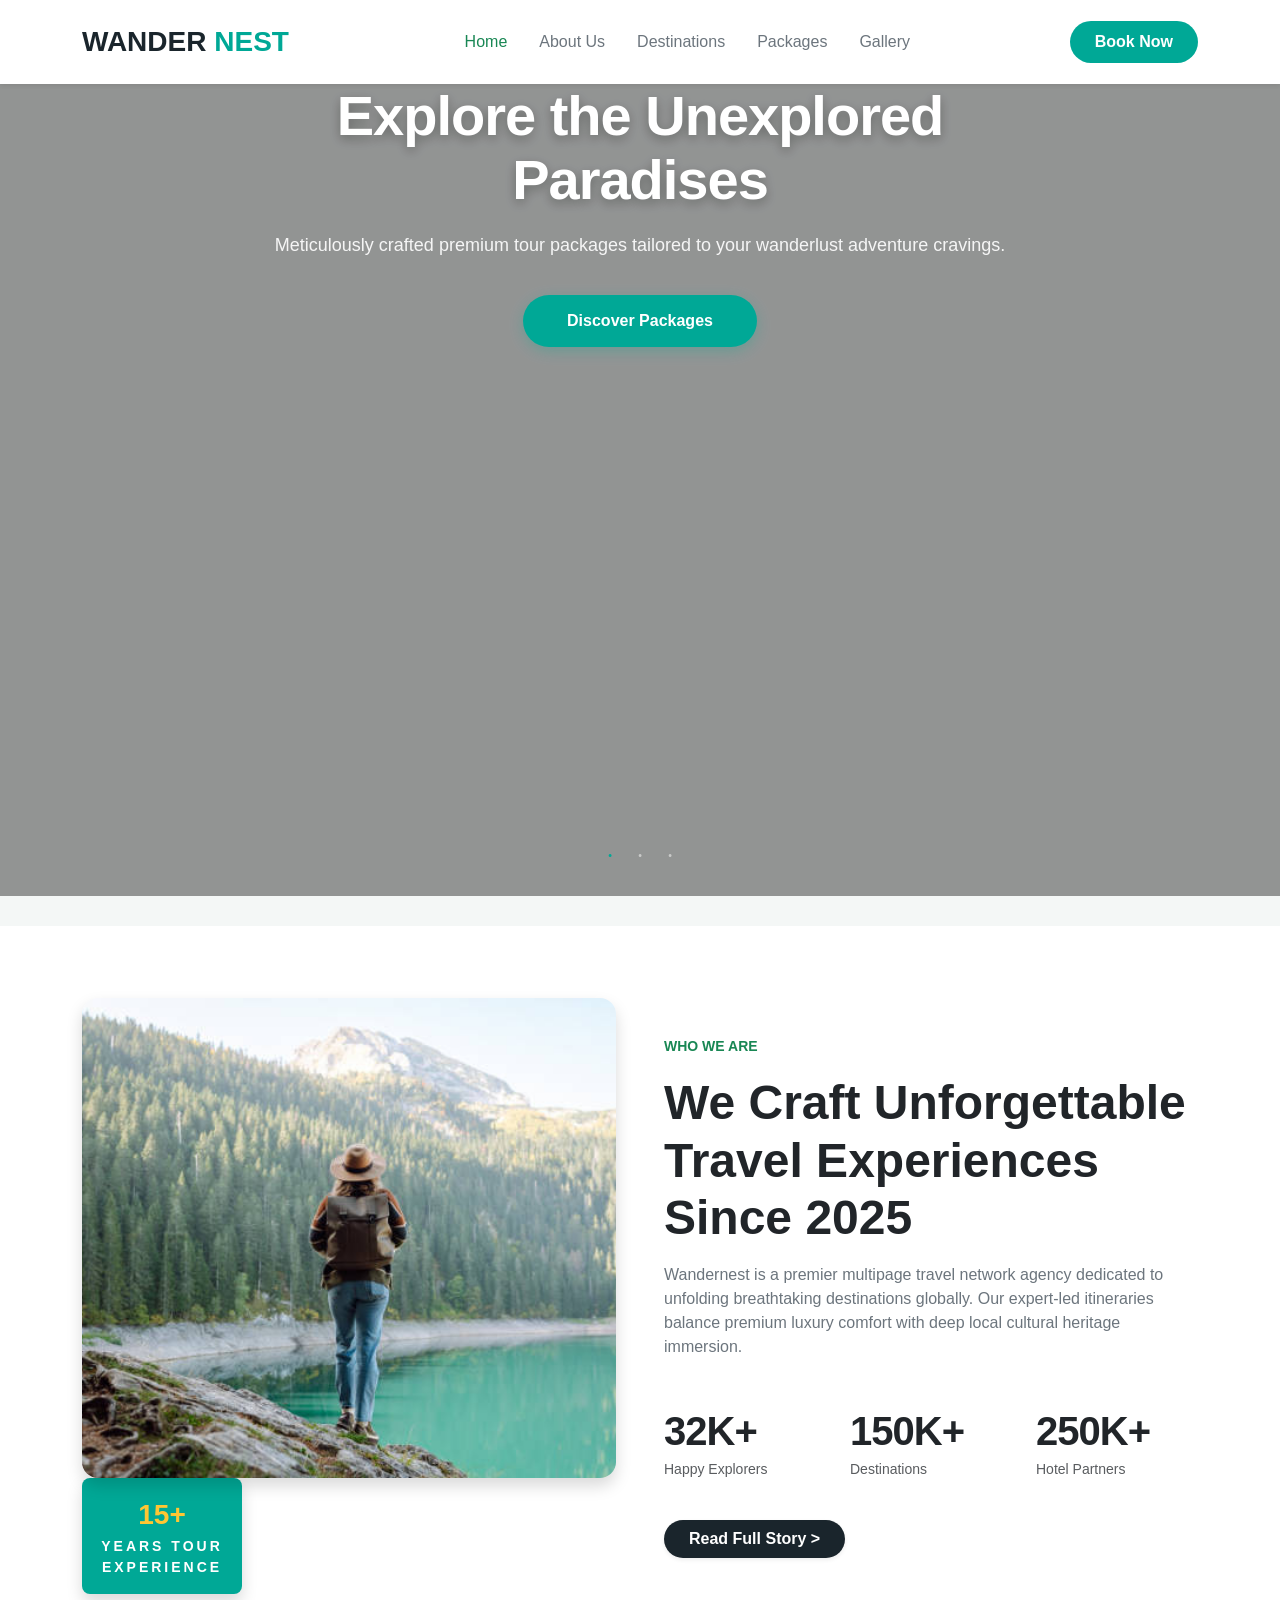
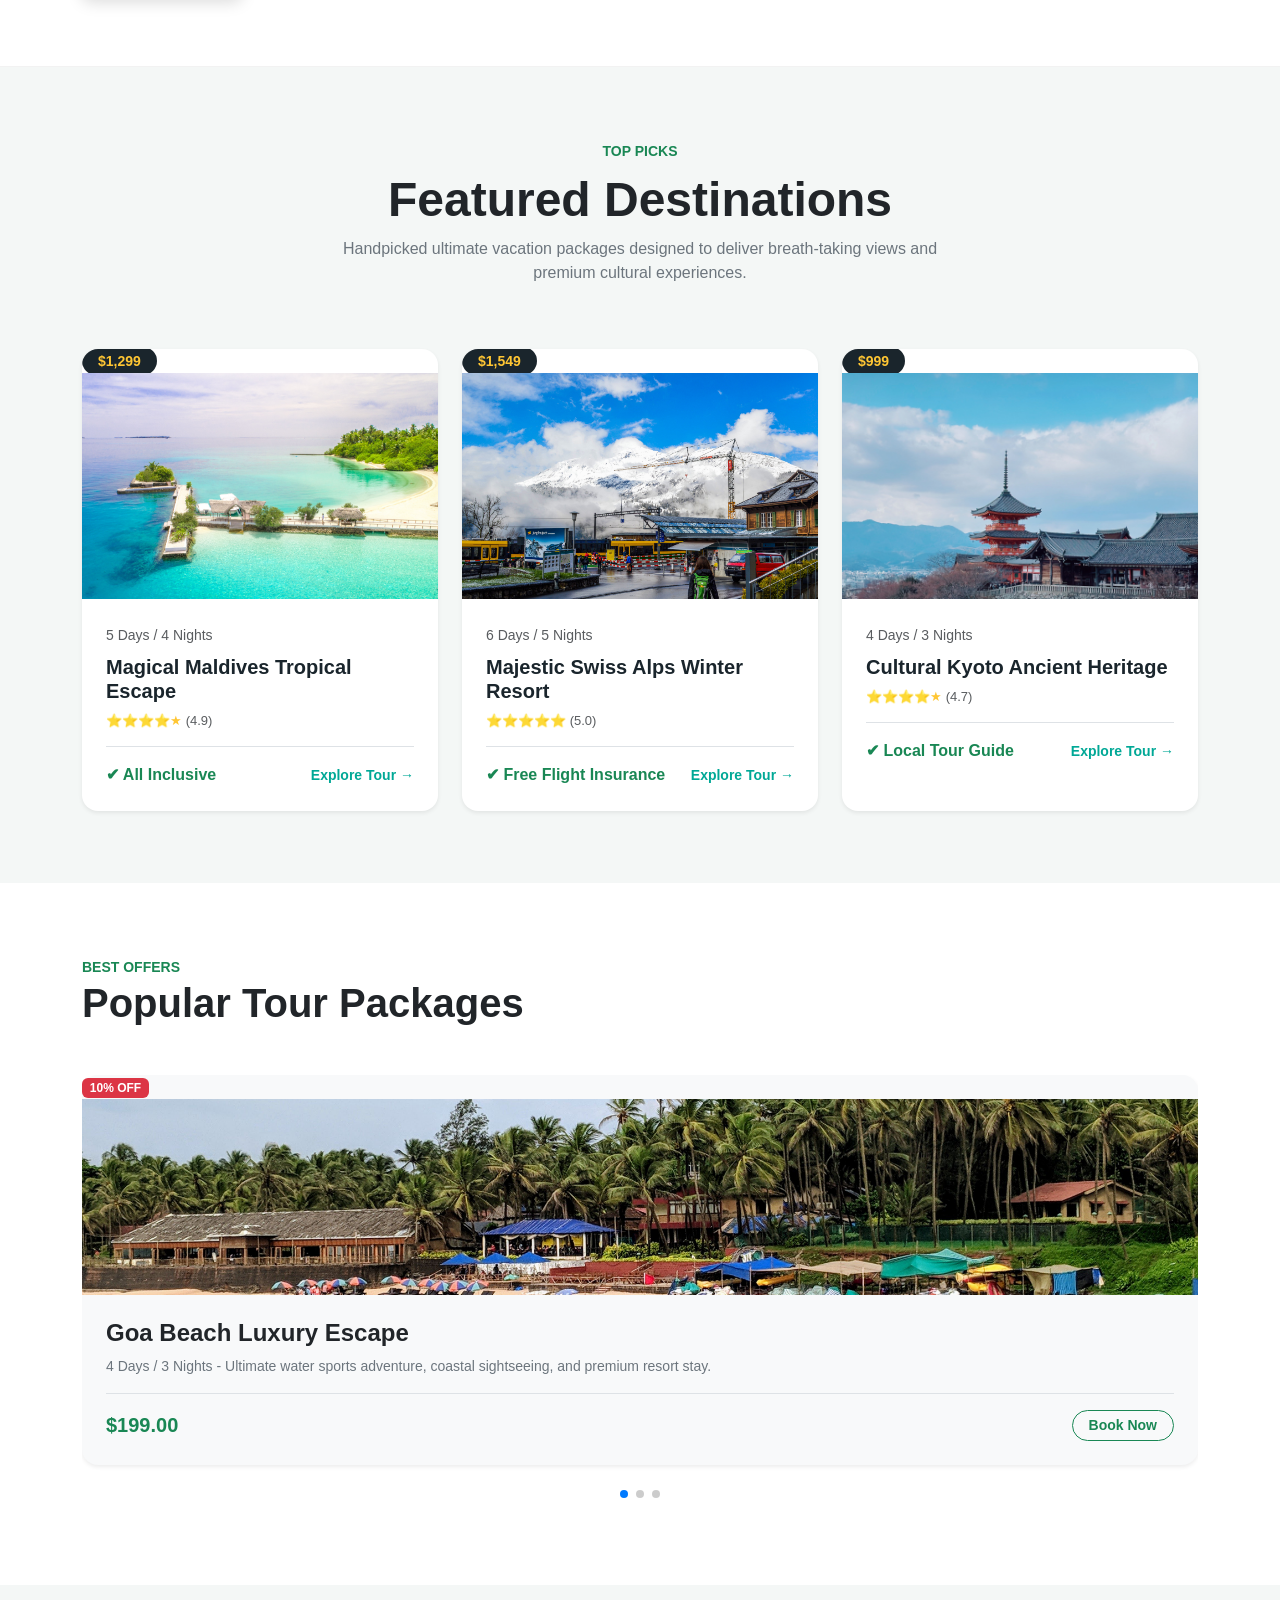
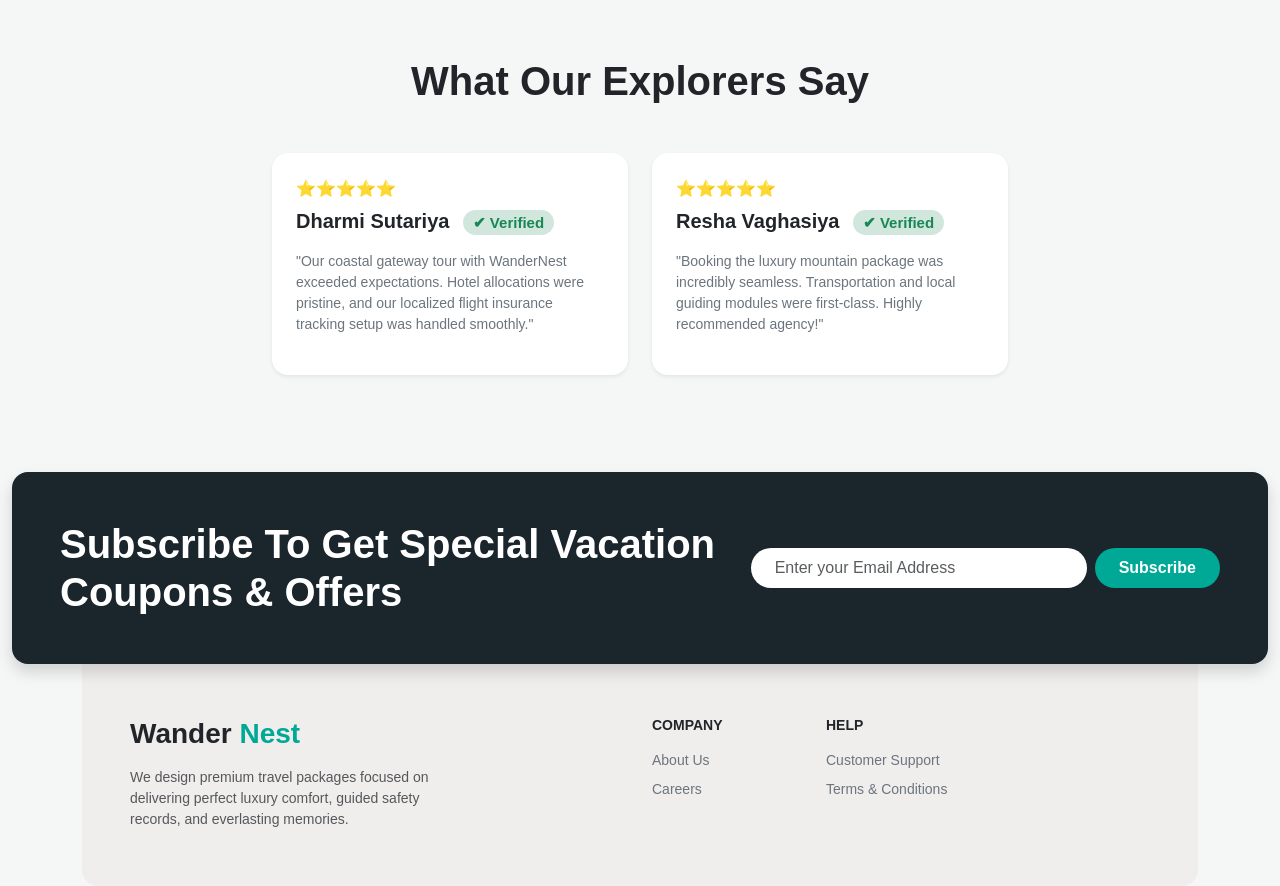
==== index.html @ 1bc664dd "feat: complete premium home page infrastructure with slick and swiper engines" ====
<!DOCTYPE html>
<html lang="en">
<head>
    <meta charset="UTF-8">
    <meta name="viewport" content="width=device-width, initial-scale=1.0">
    <title>WonderNest - Multipage Travel Agency</title>

    <!-- 1. Bootstrap Link -->
    <link rel="stylesheet" href="assets/plugins/bootstrap/bootstrap.min.css">

    <link rel="stylesheet" href="assets/plugins/Slick/slick.css">
    <link rel="stylesheet" href="assets/plugins/Slick/slick-theme.css">
    <link rel="stylesheet" href="assets/plugins/swiper/swiper-bunder.min.css">

    <!-- 2. Animation Module -->
    <link
        rel="stylesheet"
        href="https://cdnjs.cloudflare.com/ajax/libs/animate.css/4.1.1/animate.min.css"
    />
    <link rel="stylesheet" href="./assets/css/style.css">
</head>
<body>
    <!-- Header -->
    <header class="sticky-top shadow-sm bg-white">
        <nav class="navbar navbar-expand-lg navbar-light py-3">
            <div class="container">
                <a class="navbar-brand fw-bold fs-3 text-uppercase" href="index.html" style="color: var(--dark-slate-grey);">
                    Wander <span style="color: var(--primary-travel-teal);">Nest</span>
                </a>

                <!-- Fluid Harmburger Reponsive Toggle Mechinism Trigger Button -->
                <button class="navbar-toggler border-0" type="button" data-bs-toggler="collapse" 
                    data-bs-target="#wandernest_global_nav" aria-controls="wandernest_global_nav"
                    aria-expanded="false" aria-label="Toggle navigation">
                    <span class="navbar-toggler-icon"></span>
                </button>

                <!-- Menu Directory FLex columns wrapper Links grid -->
                <div class="collapse navbar-collapse" id="wandernest_global_nav">
                    <ul class="navbar-nav mx-auto mb-2 mb-lg-0 gap-3 fw-medium">
                        <li class="nav-item">
                            <a class="nav-link active px-2 text-success" href="index.html">Home</a>
                        </li>
                        <li class="nav-item">
                            <a class="nav-link px-2 text-secondary" href="about.html">About Us</a>
                        </li>
                        <li class="nav-item">
                            <a class="nav-link px-2 text-secondary" href="destinations.html">Destinations</a>
                        </li>
                        <li class="nav-item">
                            <a class="nav-link px-2 text-secondary" href="packages.html">Packages</a>
                        </li>
                        <li class="nav-item">
                            <a class="nav-link px-2 text-secondary" href="gallery.html">Gallery</a>
                        </li>
                    </ul>

                    <!-- Booking Triggler Control Module -->
                    <div class="d-flex">
                        <a href="contact.html" class="btn px-4 py-2 rounded-pill fw-semibold text-white" 
                        style="background-color: var(--primary-travel-teal); transition: var(--transition-smooth);">
                            Book Now
                        </a>
                    </div>
                </div>
            </div>
        </nav>
    </header>

    <main>
        <section class="hero_slider_wrapper">
            <div class="main_slick_slider">
                <!-- Slide 1: Tropical Maldives Destination -->
                <div class="single_slide" style="background-image: linear-gradient(rgba(0, 0, 0, 0.4), rgba(0, 0, 0, 0.4)), 
                    url('https://images.unsplash.com/photo-1467377791767-c929b5dc9a23?w=600&auto=format&fit=crop&q=60&ixlib=rb-4.1.0&ixid=NHwxMjA3fDA%3D');">
                    <div class="slide_content container text-center text-white">
                        <!-- WOW.js animation triggers automatically on Slider view -->
                        <h1 class="slider_title wow animate_animated animate_rollIn" data-wow-duration="1s">Explore the Unexplored Paradises</h1>
                        <p class="slider_text wow animate_animated animate_rollOut" data-wow-delay="0.3s">
                            Meticulously crafted premium tour packages tailored to your wanderlust adventure cravings.
                        </p>
                        <a href="packages.html" class="slide_btn wow animate_animated animate_zoomIn" data-wow-delay="0.6s">Discover Packages</a>
                    </div>
                </div>

                <!-- Slide 2: Swiss Alps Winter Destination -->
                <div class="single_slide" style="background-image: linear-gradient(rgba(0, 0, 0, 0.4), rgba(0, 0, 0, 0.4)), 
                    url('https://images.unsplash.com/photo-1781458548601-205e940af48e?w=600&auto=format&fit=crop&q=60&ixlib=rb-4.1.0&ixid=NHwxMjA3fDA%3D');">
                    <div class="slide_content container text-center text-white">
                        <!-- WOW.js animation triggers automatically on Slider view -->
                        <h1 class="slider_title wow animate_animated animate_rollIn" data-wow-duration="1s">Find Your Perfect Winter Escape</h1>
                        <p class="slider_text wow animate_animated animate_rollOut" data-wow-delay="0.3s">
                            Journey through crisp snowy peaks and luxury mountain resort cabins.
                        </p>
                        <a href="packages.html" class="slide_btn wow animate_animated animate_zoomIn" data-wow-delay="0.6s">Book Yout Tour</a>
                    </div>
                </div>

                <!-- Slide 3: Ancient Kyoto Cultural Tour -->
                <div class="single_slide" style="background-image: linear-gradient(rgba(0, 0, 0, 0.4), rgba(0, 0, 0, 0.4)), 
                    url('https://images.unsplash.com/photo-1669954791579-15a45890449f?w=600&auto=format&fit=crop&q=60&ixlib=rb-4.1.0&ixid=NHwxMjA3fDA%3D');">
                    <div class="slide_content container text-center text-white">
                        <!-- WOW.js animation triggers automatically on Slider view -->
                        <h1 class="slider_title wow animate_animated animate_rollIn" data-wow-duration="1s">Discover Rich Ancient Heritage</h1>
                        <p class="slider_text wow animate_animated animate_rollOut" data-wow-delay="0.3s">
                            Immerse your soul into historical shrines and beautiful cherry blossoms.
                        </p>
                        <a href="packages.html" class="slide_btn wow animate_animated animate_zoomIn" data-wow-delay="0.6s">Explore Asia</a>
                    </div>
                </div>
            </div>
        </section>

        <section class="about_preview_section py-5 bg-white">
            <div class="container py-4">
                <div class="row align-items-center g-5">
                    <!-- Left Column: Photographics wrapper -->
                    <div class="col-12 col-lg-6 wow animate_animated animate_fadeInLeft" data-wow-duration="1s">
                        <div class="about_img_wrapper position-relative">
                            <!-- Premium high-resolution graphics asset placeholder -->
                            <img src="./assets/images/travel_img/Travel1.jpg" alt="Wandernest Travel Wibe" class="img-fluid rounded-4 shadow">

                            <!-- Experience records -->
                            <div class="experience_floating_badge text-white p-3 rounded-3 text-center position-absoulte shadow">
                                <span class="fs-3 col-primary-gold fw-bold">15+</span>
                                <p class="text-uppercase small m-0 fw-semibold tracking-wider">Years Tour Experience</p>
                            </div>
                        </div>
                    </div>

                    <!-- Right Column: Bio Content Directories & Numerical Counters -->
                    <div class="col-12 col-lg-6 wow animate_animated animate_fadeInRight" data-wow-duration="1s" data-wow-delay="0.2s">
                        <span class="text-uppercase fw-bold text-success tracking-widest small_sub_badge">Who We Are</span>
                        <h2 class="display-5 fw-bold text-dark my-3">We Craft Unforgettable Travel Experiences Since 2025</h2>
                        <p class="text-secondary leading-relaxed mb-4">
                            Wandernest is a premier multipage travel network agency dedicated to unfolding breathtaking destinations globally. 
                            Our expert-led itineraries balance premium luxury comfort with deep local cultural heritage immersion.
                        </p>

                        <!-- Live Business Performance Counter sub-grid Layout tracker -->
                        <div class="row g-4 mt-2">
                            <!-- Counter Node 1: Happy Explorers Records -->
                            <div class="col-6 col-sm-4">
                                <div class="counter_item_box">
                                    <h3 class="display-6 fw-bold text-dark m-0"><span class="running_num_node">32</span>K+</h3>
                                    <p class="text-muted small fw-medium mt-1">Happy Explorers</p>
                                </div>
                            </div>

                            <!-- Counter Node 2: Destination records -->
                            <div class="col-6 col-sm-4">
                                <div class="counter_item_box">
                                    <h3 class="display-6 fw-bold text-dark m-0"><span class="running_num_node">150</span>K+</h3>
                                    <p class="text-muted small fw-medium mt-1">Destinations</p>
                                </div>
                            </div>

                            <!-- Counter Node 3: Luxury Hotel Partner -->
                            <div class="col-6 col-sm-4">
                                <div class="counter_item_box">
                                    <h3 class="display-6 fw-bold text-dark m-0"><span class="running_num_node">250</span>K+</h3>
                                    <p class="text-muted small fw-medium mt-1">Hotel Partners</p>
                                </div>
                            </div>
                        </div> 
                        
                        <!-- Actionable interface control route button linking full biography -->
                        <a href="about.html" class="btn call_to_story_btn px-4 py-2.5 rounded-pill fw-semibold mt-4 shadow-sm">
                            Read Full Story >
                        </a>
                    </div>
                </div>
            </div>
        </section>

        <!-- Destinations Cards Grid -->
        <section class="destinations_section py-5" style="background-color: var(--light-canvas-bg);">
            <div class="container py-4">
                <!-- Section typography header row -->
                <div class="row justify-content-center text-center mb-5 wow animate_animated animate_fadeInUp">
                    <div class="col-lg-7">
                        <span class="text-uppercase fw-bold text-success tracking-widest small_sub_badge">Top Picks</span>
                        <h2 class="display-5 fw-bold text-dark my-2">Featured Destinations</h2>
                        <p class="text-secondary">
                            Handpicked ultimate vacation packages designed to deliver breath-taking views and premium cultural experiences.
                        </p>
                    </div>
                </div>
                
                <!-- Bootstrap Responsive grid engine -->
                <!-- col-12 for mobile stack, col-md-6 for tablet split, col-lg-4 for Desktop line -->
                <div class="row g-4">
                    <!-- Catd 1: Magical Maldives -->
                    <div class="col-12 col-md-6 col-lg-4 wow animate_animated animate_fadeInUp" data-wow-delay="0.1s">
                        <div class="tour_card_wrapper shadow-sm bg-white h-100 border-0">
                            <div class="tour_img_shell position-relative">
                                <span class="tour_price_badge position-absoulte">$1,299</span>
                                <img src="./assets/images/destination/Maldives.jpg" alt="Maldives Vacation" class="img-fluid">
                            </div>
                            <div class="tour_body_content p-4">
                                <span class="text-muted small fw-medium">5 Days / 4 Nights</span>
                                <h3 class="tour_item_title my-2">Magical Maldives Tropical Escape</h3>
                                <div class="tour_rating mb-3">⭐⭐⭐⭐★ <span class="rating_num_text text-muted">(4.9)</span></div>
                                <div class="tour_footer_action border-top pt-3 d-flex justify-content-between align-items-center">
                                    <span class="text-success fw-semibold">✔ All Inclusive</span>
                                    <a href="destinations-detail.html" class="explore_link_btn fw-bold">Explore Tour →</a>
                                </div>
                            </div>
                        </div>
                    </div>

                    <!-- Card 2: Majestic swiss Alps -->
                    <div class="col-12 col-md-6 col-lg-4 wow animate_animated animate_fadeInUp" data-wow-delay="0.1s">
                        <div class="tour_card_wrapper shadow-sm bg-white h-100 border-0">
                            <div class="tour_img_shell position-relative">
                                <span class="tour_price_badge position-absoulte">$1,549</span>
                                <img src="./assets/images/destination/Swiss_alps.jpg" alt="Swiss Alps Vacation" class="img-fluid">
                            </div>
                            <div class="tour_body_content p-4">
                                <span class="text-muted small fw-medium">6 Days / 5 Nights</span>
                                <h3 class="tour_item_title my-2">Majestic Swiss Alps Winter Resort</h3>
                                <div class="tour_rating mb-3">⭐⭐⭐⭐⭐ <span class="rating_num_text text-muted">(5.0)</span></div>
                                <div class="tour_footer_action border-top pt-3 d-flex justify-content-between align-items-center">
                                    <span class="text-success fw-semibold">✔ Free Flight Insurance</span>
                                    <a href="destinations-detail.html" class="explore_link_btn fw-bold">Explore Tour →</a>
                                </div>
                            </div>
                        </div>
                    </div>

                    <!-- Card 3: Cultural Kyoto Journey -->
                    <div class="col-12 col-md-6 col-lg-4 wow animate_animated animate_fadeInUp" data-wow-delay="0.1s">
                        <div class="tour_card_wrapper shadow-sm bg-white h-100 border-0">
                            <div class="tour_img_shell position-relative">
                                <span class="tour_price_badge position-absoulte">$999</span>
                                <img src="./assets/images/destination/kyoto.jpg" alt="Kyoto Vacation" class="img-fluid">
                            </div>
                            <div class="tour_body_content p-4">
                                <span class="text-muted small fw-medium">4 Days / 3 Nights</span>
                                <h3 class="tour_item_title my-2">Cultural Kyoto Ancient Heritage</h3>
                                <div class="tour_rating mb-3">⭐⭐⭐⭐★ <span class="rating_num_text text-muted">(4.7)</span></div>
                                <div class="tour_footer_action border-top pt-3 d-flex justify-content-between align-items-center">
                                    <span class="text-success fw-semibold">✔ Local Tour Guide</span>
                                    <a href="destinations-detail.html" class="explore_link_btn fw-bold">Explore Tour →</a>
                                </div>
                            </div>
                        </div>
                    </div>
                </div>
            </div>
        </section>

        <section class="packages_swiper_section py-5 bg-white">
            <div class="container py-4">
                <div class="row mb-5 align-items-center">
                    <div class="col-md-8">
                        <span class="text-uppercase fw-bold text-success tracking-widest small_sub_badge">Best Offers</span>
                        <h2 class="display-6 fw-bold text-dark m-0">Popular Tour Packages</h2>
                    </div>
                </div>
                <div class="swiper packagesSwiper pb-5">
                    <div class="swiper-wrapper">
                        <!-- Package 1: Goa Beach -->
                        <div class="swiper-slide">
                            <div class="pack_card shadow-sm border-0 bg-light rounded-4 overfloe-hidden h-100">
                                <div class="pack_img_shell position-relative">
                                    <span class="badge bg-danger position-absoulte top-3 start-3">10% OFF</span>
                                    <img src="./assets/images/destination/goa_beach.jpg" alt="Goa Beach Resort">
                                </div>
                                <div class="pack_body p-4">
                                    <h4 class="fw-bold text-dark">Goa Beach Luxury Escape</h4>
                                    <p class="text-secondary small">
                                        4 Days / 3 Nights -  Ultimate water sports adventure, coastal sightseeing, and premium resort stay.
                                    </p>
                                    <div class="d-flex justify-content-between align-items-center border-top pt-3 mt-3">
                                        <span class="fs-5 fw-bold text-success">$199.00</span>
                                        <a href="packages.html" class="btn btn-outline-success btn-sm rounded-pill px-3 fw-semibold">
                                            Book Now
                                        </a>
                                    </div>
                                </div>
                            </div>
                        </div>

                        <!-- packages 2: Majestic Himachal Snowy Heights -->
                        <div class="swiper-slide">
                            <div class="pack_card shadow-sm border-0 bg-light rounded-4 overfloe-hidden h-100">
                                <div class="pack_img_shell position-relative">
                                    <img src="./assets/images/destination/Himachal.jpg" alt="Manali Snow Mountains">
                                </div>
                                <div class="pack_body p-4">
                                    <h4 class="fw-bold text-dark">Himachal Snowy Mountain Adventure</h4>
                                    <p class="text-secondary small">
                                        6 Days / 5 Nights -  Journey through scenic valleys, luxury mountain cabins, and snow activities.
                                    </p>
                                    <div class="d-flex justify-content-between align-items-center border-top pt-3 mt-3">
                                        <span class="fs-5 fw-bold text-success">$349.00</span>
                                        <a href="packages.html" class="btn btn-outline-success btn-sm rounded-pill px-3 fw-semibold">
                                            Book Now
                                        </a>
                                    </div>
                                </div>
                            </div>
                        </div>

                        <!-- packages 3: Emerala Kerala Backwarters Journey -->
                        <div class="swiper-slide">
                            <div class="pack_card shadow-sm border-0 bg-light rounded-4 overfloe-hidden h-100">
                                <div class="pack_img_shell position-relative">
                                    <img src="./assets/images/destination/kerala.jpg" alt="Kerala Houseboat">
                                </div>
                                <div class="pack_body p-4">
                                    <h4 class="fw-bold text-dark">Kerala Serene Houseboat Premium Cruise</h4>
                                    <p class="text-secondary small">
                                        5 Days / 4 Nights -  Private standard cruise through lush backwaters with floating luxury amenities.
                                    </p>
                                    <div class="d-flex justify-content-between align-items-center border-top pt-3 mt-3">
                                        <span class="fs-5 fw-bold text-success">$279.00</span>
                                        <a href="packages.html" class="btn btn-outline-success btn-sm rounded-pill px-3 fw-semibold">
                                            Book Now
                                        </a>
                                    </div>
                                </div>
                            </div>
                        </div>

                    </div>
                    <div class="swiper-pagination"></div>
                </div>
            </div>
        </section>

        <!-- Testinominal Sector Controller -->
        <section class="testimonial_section py-5" style="background-color: var(--light-canvas-bg);">
            <div class="container py-4 text-center">
                <h2 class="display-6 fw-bold text-dark mb-5 wow animate_animated animate_fadeInUp">What Our Explorers Say</h2>
                <div class="row g-4 justify-content-center">
                    <!-- FeedBack 1: Dharmi Sutariya -->
                    <div class="col-12 col-md-6 col-lg-4 wow animate_animated animate_fadeInUp" data-wow-delay="0.1s">
                        <div class="review_box p-4 bg-white rounded-4 shadow-sm border-0 text-start h-100">
                            <div class="text-warning mb-2">⭐⭐⭐⭐⭐</div>
                            <h5 class="fw-bold m-0 text-dark">Dharmi Sutariya <span class="badge bg-success-subtle text-success small rounded-pill ms-2">✔ Verified</span></h5>
                            <p class="text-secondary small mt-3">
                                "Our coastal gateway tour with WanderNest exceeded expectations. Hotel allocations were pristine, 
                                and our localized flight insurance tracking setup was handled smoothly."
                            </p>
                        </div>
                    </div>

                    <!-- FeedBack 2: Resha Vaghasiya -->
                    <div class="col-12 col-md-6 col-lg-4 wow animate_animated animate_fadeInUp" data-wow-delay="0.2s">
                        <div class="review_box p-4 bg-white rounded-4 shadow-sm border-0 text-start h-100">
                            <div class="text-warning mb-2">⭐⭐⭐⭐⭐</div>
                            <h5 class="fw-bold m-0 text-dark">Resha Vaghasiya <span class="badge bg-success-subtle text-success small rounded-pill ms-2">✔ Verified</span></h5>
                            <p class="text-secondary small mt-3">
                                "Booking the luxury mountain package was incredibly seamless. Transportation and local guiding modules were 
                                first-class. Highly recommended agency!"
                            </p>
                        </div>
                    </div>
                </div>
            </div>
        </section>
    </main>

    <!-- Global Footer Component With overlay Newsletter -->
    <footer class="position-relative" style="margin-top: 120px;">
        <div class="container">

            <!-- Newsletter wrapper -->
            <div class="newsletter_float_box text-white p-5 rounded-4 shadow wow animate_animated animate_fadeInUp">
                <div class="row align-items-center g-4">
                    <div class="col-lg-7">
                        <h2 class="fw-bold m-0 display-6">Subscribe To Get Special Vacation Coupons & Offers</h2>
                    </div>
                    <div class="col-lg-5">
                        <form class="d-flex gap-2" onsubmit="event.preventDefault();">
                            <input type="email" class="form-control rounded-pill px-4 py-2 border-0" placeholder="Enter your Email Address" required>
                            <button type="submit" class="btn text-white rounded-pill px-4 py-2 fw-bold" style="background-color: var(--primary-travel-teal); border: none;">
                                Subscribe
                            </button>
                        </form>
                    </div>
                </div>
            </div>

            <!-- Main sun directories register -->
            <div class="footer_main_directory rounded-4 p-5" style="background-color: #f0eeed; margin-top: -60px; padding-top: 120px;">
                <div class="row g-4">
                    <div class="col-12 col-lg-4">
                        <h3 class="fw-bold text-dark m-0">Wander <span style="color: var(--primary-travel-teal);">Nest</span></h3>
                        <p class="text-muted small mt-3">
                            We design premium travel packages focused on delivering perfect luxury comfort, guided safety records, and everlasting memories.
                        </p>
                    </div>
                    <div class="col-6 col-lg-2 offset-lg-2">
                        <h5 class="fw-bold text-dark small mb-3">COMPANY</h5>
                        <ul class="list-unstyled d-flex flex-column gap-2 small">
                            <li>
                                <a href="about.html" class="text-secondary">About Us</a>
                            </li>
                            <li>
                                <a href="#" class="text-secondary">Careers</a>
                            </li>
                        </ul>
                    </div>
                    <div class="col-6 col-lg-2">
                        <h5 class="fw-bold text-dark small mb-3">HELP</h5>
                        <ul class="list-unstyled d-flex flex-column gap-2 small">
                            <li>
                                <a href="#" class="text-secondary">Customer Support</a>
                            </li>
                            <li>
                                <a href="#" class="text-secondary">Terms & Conditions</a>
                            </li>
                        </ul>
                    </div>
                </div>
            </div>

        </div>
    </footer>

    <script src="assets/plugins/jquery.min.js"></script>
    <script src="assets/plugins/Slick/slick.min.js"></script>
    <script src="assets/plugins/swiper/swiper-bundle.min.js"></script>
    <script src="assets/plugins/wow.min.js"></script>

    <script>
        $(document).ready(function() { 
            $('.main_slick_slider').slick({
                autoplay: true,
                autoplaySpeed: 4000,
                dots: true,
                arrows: false,
                fade: true,
                cssEase: 'linear'
            });

            new WOW().init();

            // 3. Launching the Day 5 horizontal multi-slide packages swiper track
            const packagesSwiper = new Swiper('.packagesSwiper', {
                slidesPreview: 1,
                spaceBetween: 24,
                loop: true,
                autoplay: { delay: 3500 },
                pagination: {
                    el: '.swiper-pagination',
                    clickable: true,
                },
                breakpoints: {
                    640: { slidesPreview: 1 },
                    768: { slidesPreview: 2 },
                    1024: {slidesPreview: 3}
                }   
            });
        });

        // =================================================
        // JQUERY AUTOMATED LIVE PERFORMANCE COUNTERS ENGINE
        // =================================================
        $('.running_num_node').each(function() {
            $(this).prop('Counter', 0).animate({
                Counter: $(this).text()
            }, {
                duration: 2500, 
                easing: 'swing',
                step: function (now) {
                    $(this).text(Math.ceil(now));
                }
            });
        }); 
    </script>

    <script src="assets/plugins/bootstrap/bootstrap.bundle.min.js"></script>
</body>
</html>
---- assets/css/style.css ----
/* ========================================
    1. (:root Mapping)
    =======================================*/
:root {
    --primary-travel-teal: #00a896;
    --secondary-sunset-gold: #ffc633;
    --dark-slate-grey: #1a252c;
    --light-canvas-bg: #f4f7f6;
    --pure-white: #ffffff;
    --transition-smooth: all 0.3s cubic-bezier(0.25, 0.8, 0.25, 1);
}

* {
    margin: 0;
    padding: 0;
    box-sizing: border-box;
}

body {
    font-family: "Poppins", 'Segoe UI', sans-serif;
    background-color: var(--light-canvas-bg);
    color: var(--dark-slate-grey);
    overflow-x: hidden;
}

a {
    text-decoration: none;
    transition: var(--transition-smooth);
}

/* Dynamic Hero Carasoual Interface */
.hero_slider_wrapper {
    width: 100%;
    overflow: hidden;
}
.single_slide {
    width: 100%;
    height: calc(100vh - 88px); 
    background-size: cover;
    background-position: center; 
    background-repeat: no-repeat;
    display: flex;
    align-items: center;
    justify-content: center;
}
.slide_content {
    max-width: 850px;
}
.slider_title {
    font-size: 56px;
    font-weight: 800;
    letter-spacing: -1px;
    line-height: 64px;
    margin-bottom: 20px;
    text-shadow: 0 4px 12px rgba(0, 0, 0, 0.3);
}
.slider_text {
    font-size: 18px;
    color: rgba(255, 255, 255, 0.9);
    margin-bottom: 36px;
    font-weight: 400;
}
.slide_btn {
    display: inline-block;
    background-color: var(--primary-travel-teal);
    color: var(--pure-white);
    padding: 14px 44px;
    font-size: 16px;
    font-weight: 600;
    border-radius: 62px;
    box-shadow: 0 4px 15px rgba(0, 168, 150, 0.3);
}
.slide_btn:hover {
    background-color: var(--dark-slate-grey);
    transform: translateY(-2px);
}
.slick-dots {
    bottom: 30px;
}
.slick-dots li button:before {
    font-size: 12px;
    color: var(--pure-white);
    opacity: 0.5;
}
.slick-dots li.slick-active button::before {
    color: var(--primary-travel-teal);
    opacity: 1;
}

/* About Preview Utility Architecture */
.about_preview_section {
    position: relative;
    border-bottom: 1px solid rgba(0, 0, 0, 0.05);
}
.about_img_wrapper img {
    width: 100%;
    height: 480px;
    object-fit: cover;
}
.experience_floating_badge {
    bottom: -20px;
    left: -20px;
    width: 160px;
    background-color: var(--primary-travel-teal);
}
.col-primary-gold {
    color: var(--secondary-sunset-gold);
}
.tracking-wider {
    letter-spacing: 3px;
}
.small_sub_badge {
    font-size: 14px;
}
.counter_item_box h3 {
    font-weight:800;
    font-family: 'Poppins', sans-serif;
    letter-spacing: -1px;
}
.call_to_story_btn {
    background-color: var(--dark-slate-grey);
    color: var(--pure-white);
}
.call_to_story_btn:hover {
    background-color: var(--primary-travel-teal);
    transform: translateY(-2px);
}

/* Featured Destinations Cards Layout */
.tour_card_wrapper {
    border-radius: 16px;
    overflow: hidden;
    display: flex;
    flex-direction: column;
    transition: var(--transition-smooth);
}
.tour_card_wrapper:hover {
    transform: translateY(-6px);
    box-shadow: 0 15px 35px rgba(0, 0, 0, 0.1);
}
.tour_img_shell {
    width: 100%;
    height: 250px;
    overflow: hidden;
}
.tour_img_shell img {
    width: 100%;
    height: 100%;
    object-fit: cover;
    transition: transform 0.5s ease;
}
.tour_card_wrapper:hover .tour_img_shell img {
    transform: scale(1.06);
}
.tour_price_badge {
    top: 16px;
    left: 16px;
    background-color: var(--dark-slate-grey);
    color: var(--secondary-sunset-gold);
    font-size: 14px;
    font-weight: 700;
    padding: 6px 16px;
    border-radius: 30px;
    z-index: 10;
}
.tour_item_title {
    font-size: 20px;
    font-weight: 700;
    color: var(--dark-slate-grey);
}
.tour_rating {
    color: var(--secondary-sunset-gold);
    font-size: 13px;
}
.explore_link_btn {
    color: var(--primary-travel-teal);
    font-size: 14px;
}
.explore_link_btn:hover {
    color: var(--dark-slate-grey);
}

/* Footer */
.pack_card {
    transition: var(--transition-smooth);
    border: 1px solid rgba(0, 0, 0, 0.05);
}
.pack_card:hover {
    transform: translateY(-5px);
    box-shadow: 0 10px 25px rgba(0, 0, 0, 0.08);
}
.pack_img_shell {
    width: 100%;
    height: 220px;
    overflow: hidden;
}
.pack_img_shell img {
    width: 100%;
    height: 100%;
    object-fit: cover;
}
.footer {
    width: 100%;
    margin-top: 140px;
    position: relative;
    background-color: #ffffff;
}
.newsletter_float_box {
    background-color: var(--dark-slate-grey) !important;
    border-radius: 20px;
    padding: 40px 60px;
    position: absolute;
    top: -95px; /* Pulls capsule perfectly intersecting the border boundary edge */
    left: 12px;
    right: 12px;
    z-index: 50;
}
.footer_main_directory {
    background-color: #F0EEED !important;
    border-radius: 24px 24px 0 0;
    /* Extra deep top padding prevents text collapsing underneath float box */
    padding: 150px 48px 40px 48px !important; 
    margin-top: 0 !important;
    width: 100%;
}
.review_box {
    border: 1px solid rgba(0, 0, 0, 0.05);
    transition: var(--transition-smooth);
}
.review_box:hover {
    box-shadow: - 8px 20px rgba(0, 0, 0, 0.05);
}

/* Responsive grid padding Controls */
.top-3 { top: 16px; }
.start-3 { left: 16px; }
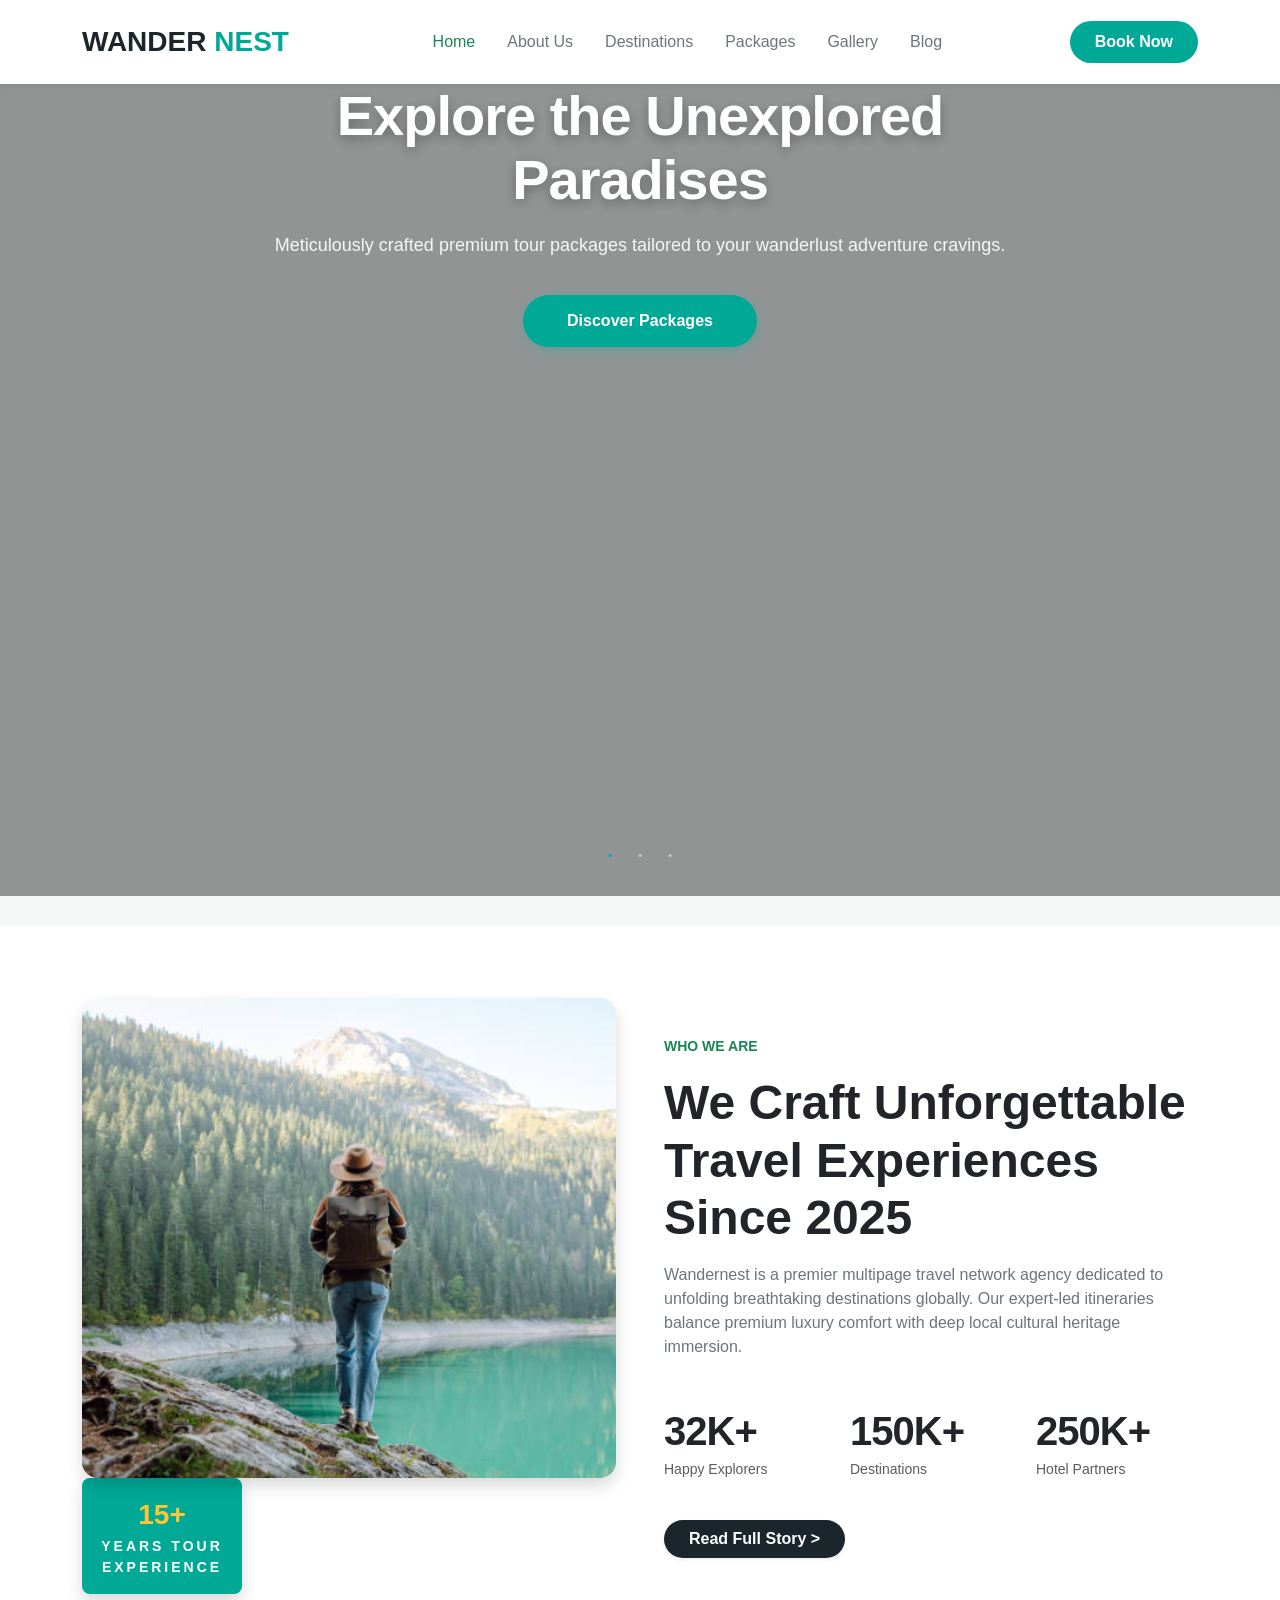
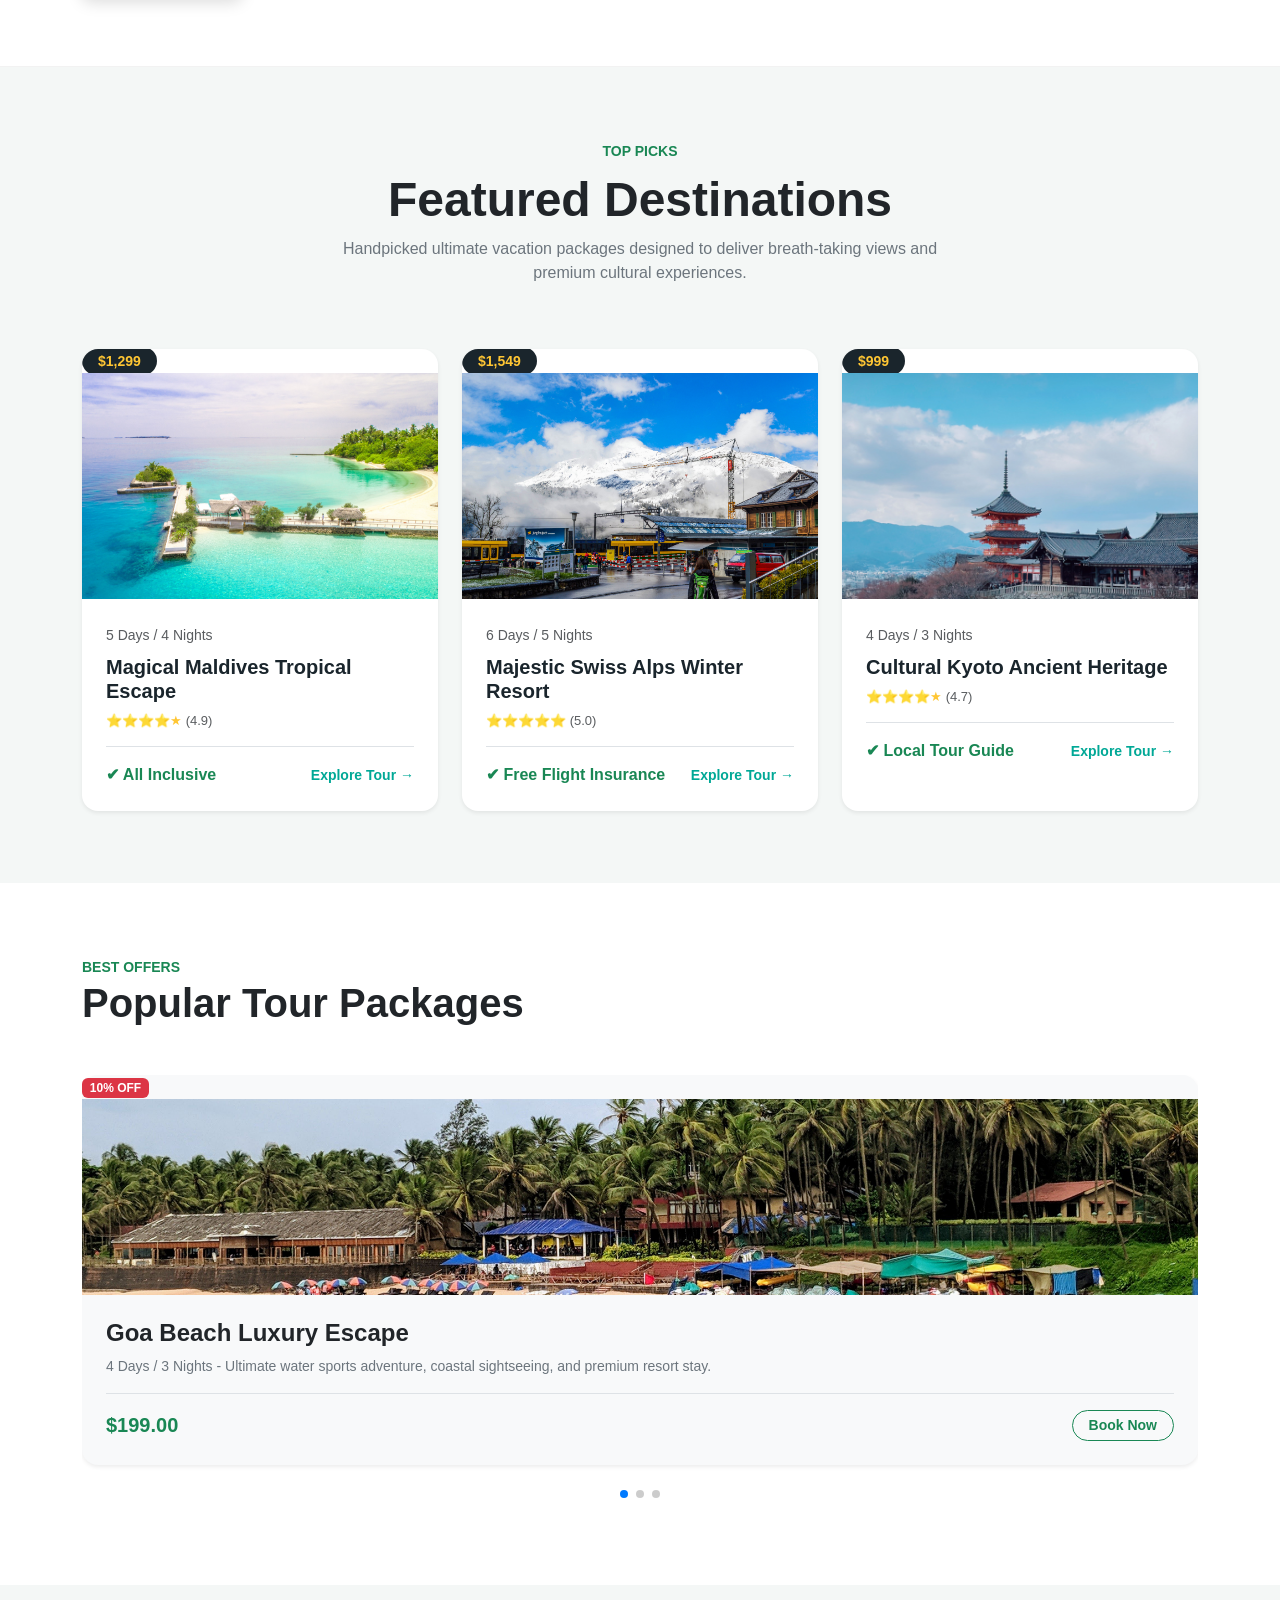
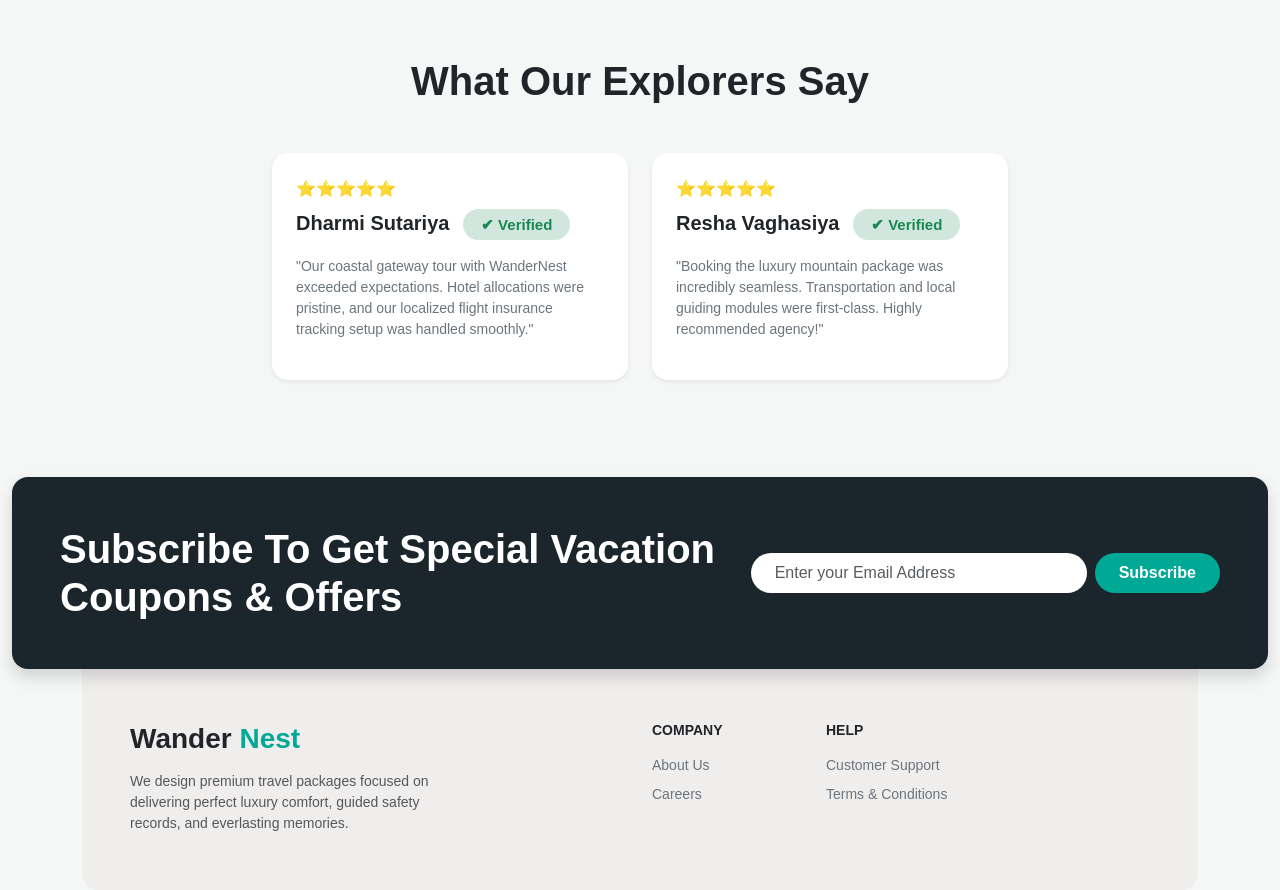
==== commit 6c466c1e: "feat: Update all pages" ====
--- a/index.html
+++ b/index.html
@@ -52,6 +52,9 @@
                         </li>
                         <li class="nav-item">
                             <a class="nav-link px-2 text-secondary" href="gallery.html">Gallery</a>
+                        </li>
+                        <li class="nav-item">
+                            <a class="nav-link px-2 text-secondary" href="blog.html">Blog</a>
                         </li>
                     </ul>
 
--- a/assets/css/style.css
+++ b/assets/css/style.css
@@ -233,4 +233,263 @@
 
 /* Responsive grid padding Controls */
 .top-3 { top: 16px; }
-.start-3 { left: 16px; }+.start-3 { left: 16px; }
+
+/* ABOUT US MEGA COMPONENT SPECIFICATION */
+.about_banner_section {
+    width: 100%;
+    height: 300px;
+    background-size: cover;
+    background-position: center;
+}
+.vision_card {
+    border-left: 4px solid var(--primary-travel-teal);
+}
+.icon_box_card {
+    transition: var(--transition-smooth);
+}
+.icon_box_card:hover {
+    transform: translateY(-5px);
+    box-shadow: 0 10px 25px rgba(0, 0, 0, 0.05);
+}
+
+/* TEAM MEMBERS SOCIAL OVERLAY  */
+.member_img_shell {
+    width: 100%;
+    height: 280px;
+    overflow: hidden;
+}
+.member_img_shell img {
+    width: 100%;
+    height: 100%;
+    object-fit: cover;
+}
+.member_social_overlay {
+    background-color: rgba(0, 168, 150, 0.7);
+    opacity: 0;
+    transition: var(--transition-smooth);
+    z-index: 10;
+}
+.team_membar_card:hover .member_social_overlay {
+    opacity: 1;
+}
+.member_social_overlay .btn {
+    width: 40px;
+    height: 40px;
+    display: inline-flex;
+    justify-content: center;
+    align-items: center;
+    font-size: 14px;
+    transition: transform 0.2s ease;
+}
+.member_social_overlay .btn:hover {
+    transform: scale(1.15);
+    background-color: var(--secondary-sunset-gold) !important;
+    border-color: var(--secondary-sunset-gold) !important;
+}
+.timeline_section {
+    width: 100%;
+    overflow: hidden;
+}
+.custom_timeline_container {
+    width: 100%;
+    position: relative;
+    padding: 30px 0;
+}
+.custom_timeline_container::after {
+    content: '';
+    position: absolute;
+    width: 2px;
+    background-color: rgba(0, 0, 0, 0.1);
+    top: 0;
+    bottom: 0;
+    left: 50%;
+    margin-left: -1px;
+}
+.timeline_item {
+    padding: 10px 40px;
+    position: relative;
+    background-color: inherit;
+    width: 50%; 
+}
+.timeline_item::after {
+    content: '';
+    position: absolute;
+    width: 16px;
+    height: 16px;
+    right: -8px;
+    background-color: var(--primary-travel-teal);
+    border: 4px solid #ffffff;
+    top: 26px;
+    border-radius: 50%;
+    z-index: 20;
+    box-shadow: 0 0 0 3px rgba(0, 168, 150, 0.15);
+}
+.left_node {
+    left: 0;
+}
+.right_node {
+    left: 50%;
+}
+.right_node::after {
+    left: -8px; 
+}
+.timeline_content_box {
+    background-color: #ffffff;
+    position: relative;
+    border-radius: 12px;
+    transition: var(--transition-smooth);
+}
+
+.timeline_content_box:hover {
+    transform: scale(1.01);
+    box-shadow: 0 10px 30px rgba(0, 0, 0, 0.06);
+}
+
+/* DESTINATIONS PAGE LAYOUT */
+.dest_banner_section {
+    width: 100%;
+    height: 300px;
+    background-image: linear-gradient(rgba(0, 0, 0, 0.55), rgba(0, 0, 0, 0.55)), url('/assets/images/banner/about-banner.jpg');
+    background-size: cover;
+    background-position: center;
+    background-repeat: no-repeat;
+}
+.filter_btn {
+    border: 1px solid rgba(0, 0, 0, 0.15);
+    background-color: var(--pure-white);
+    color: var(--dark-slate-grey);
+    padding: 10px 28px;
+    border-radius: 50px;
+    font-weight: 600;
+    font-style: 14px;
+    transition: var(--transition-smooth);
+}
+.filter_btn:hover,
+.filter_btn.active_filter {
+    background-color: var(--primary-travel-teal);
+    color: var(--pure-white);
+    border-color: var(--primary-travel-teal);
+    box-shadow: 0 4px 12px rgba(0, 168, 150, 0.25);
+}
+.category_tag_badge {
+    top: 16px;
+    right: 16px;
+    background-color: rgba(255, 255, 255, 0.92);
+    color: var(--dark-slate-grey);
+    font-size: 12px;
+    font-weight: 700;
+    padding: 5px 14px;
+    border-radius: 30px;
+    text-transform: uppercase;
+    z-index: 10;
+}
+.clamped_desc {
+    display: -webkit-box;
+    -webkit-line-clamp: 2;
+    -webkit-box-orient: vertical;
+    overflow: hidden;
+    text-overflow: ellipsis;
+}
+
+/* DESTINATIONS DETAILS PAGE LAYOUT */
+.badge.bg-success-subtle {
+    display: inline-block;
+    height: fit-content;
+    padding: 8px 18px;
+}
+.zoom_pan_container {
+    width: 100%;
+    height: 440px;
+    overflow: hidden;
+    cursor: zoom-in;
+    background-color: #000000;
+}
+.zoom_pan_container img {
+    width: 100%;
+    height: 100%;
+    object-fit: cover;
+    transition: transform 0.15s ease-out;
+}
+.zoom_hint_badge {
+    bottom: 16px;
+    right: 16px;
+    background-color: rgba(0, 0, 0, 0.65);
+    color: #ffffff;
+    font-size: 12px;
+    padding: 6px 14px;
+    border-radius: 30px;
+    z-index: 10;
+    pointer-events: none;
+}
+.thumb_gallery_img {
+    width: 100%;
+    height: 95px;
+    object-fit: cover;
+    cursor: pointer;
+    border: 2px solid transparent;
+    transition: var(--transition-smooth);
+}
+.thumb_gallery_img:hover {
+    border-color: var(--primary-travel-teal);
+    transform: translateY(-2px);
+}
+.sticky_booking_card {
+    position: sticky;
+    top: 100px;
+    z-index: 20;
+}
+.accordion-button:not(.collapsed) {
+    background-color: rgba(0, 168, 150, 0.1);
+    color: var(--primary-travel-teal);
+    box-shadow: none;
+}
+
+/* PACKAGE PAGE */
+.packages_banner_section {
+    width: 100%;
+    height: 300px;
+    background-image: linear-gradient(rgba(0, 0, 0, 0.55), rgba(0, 0, 0, 0.55)), url('https://images.unsplash.com/photo-1501785888041-af3ef285b470?q=80&w=1200&auto=format&fit=crop');
+    background-size: cover;
+    background-position: center;
+    background-repeat: no-repeat;
+}
+.pricing_card {
+    border: 1px solid rgba(0, 0, 0, 0.08);
+    transition: var(--transition-smooth);
+}
+.pricing_card:hover {
+    transform: translateY(-6px);
+    box-shadow: 0 14px 30px rgba(0, 0, 0, 0.08);
+}
+.featured_plan_card {
+    border: 2px solid var(--primary-travel-teal);
+    transform: translateY(-8px);
+}
+.featured_plan_card:hover {
+    transform: translateY(-12px);
+}
+.featured_plan_badge {
+    top: -14px;
+    right: 20px;
+    background-color: var(--secondary-sunset-gold);
+    color: var(--dark-slate-grey);
+    font-size: 12px;
+    font-weight: 800;
+    padding: 5px 14px;
+    border-radius: 30px;
+    text-transform: uppercase;
+    box-shadow: 0 4px 10px rgba(0, 0, 0, 0.1);
+}
+.comparison_table {
+    min-width: 720px;
+}
+/* Gallery & Fancybox Overlay */
+.gallery_banner_section {
+    width: 100%;
+    height: 300px;
+    background-image: linear-gradient(rgba(0, 0, 0, 0.55), rgba(0, 0, 0, 0.55)), url('https://images.unsplash.com/photo-1476514525535-07fb3b4ae5f1?q=80&w=1200&auto=format&fit=crop');
+    background-size: cover;
+    background-position: center;
+    background-repeat: no-repeat;
+}
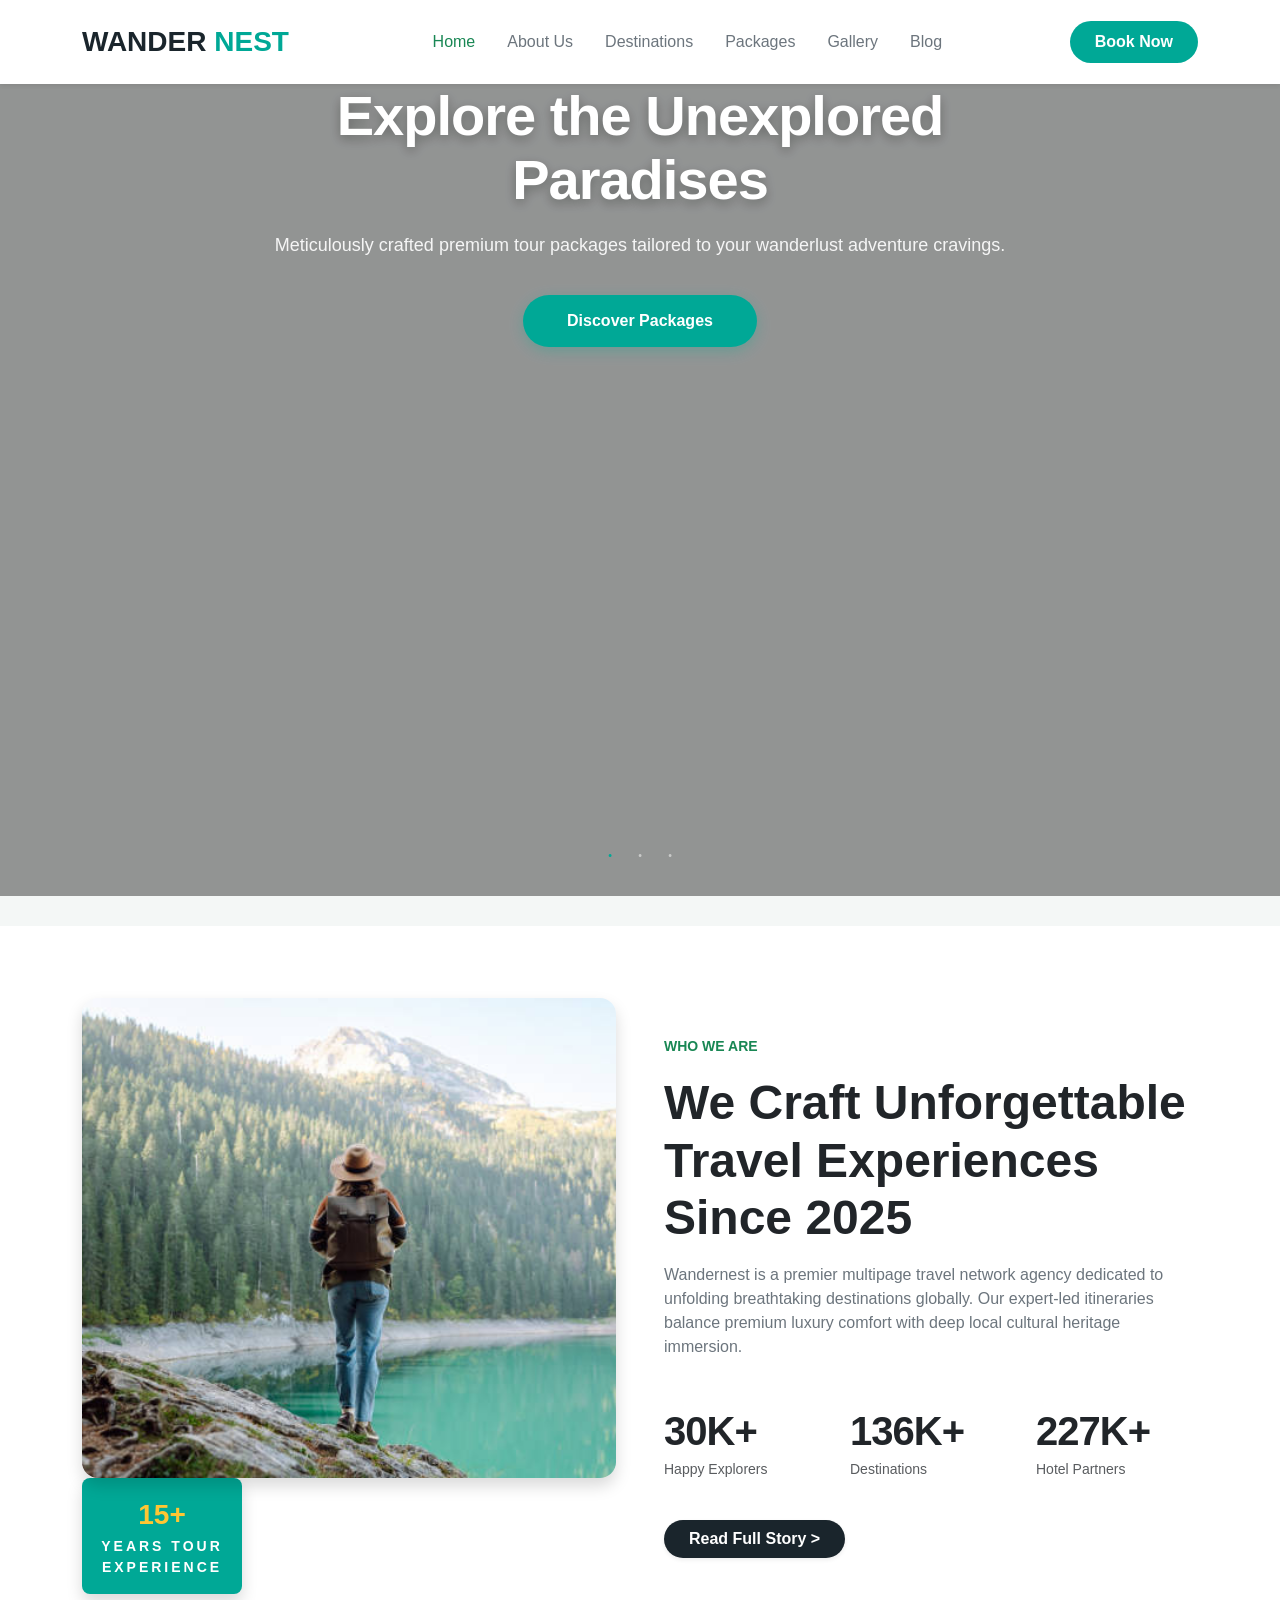
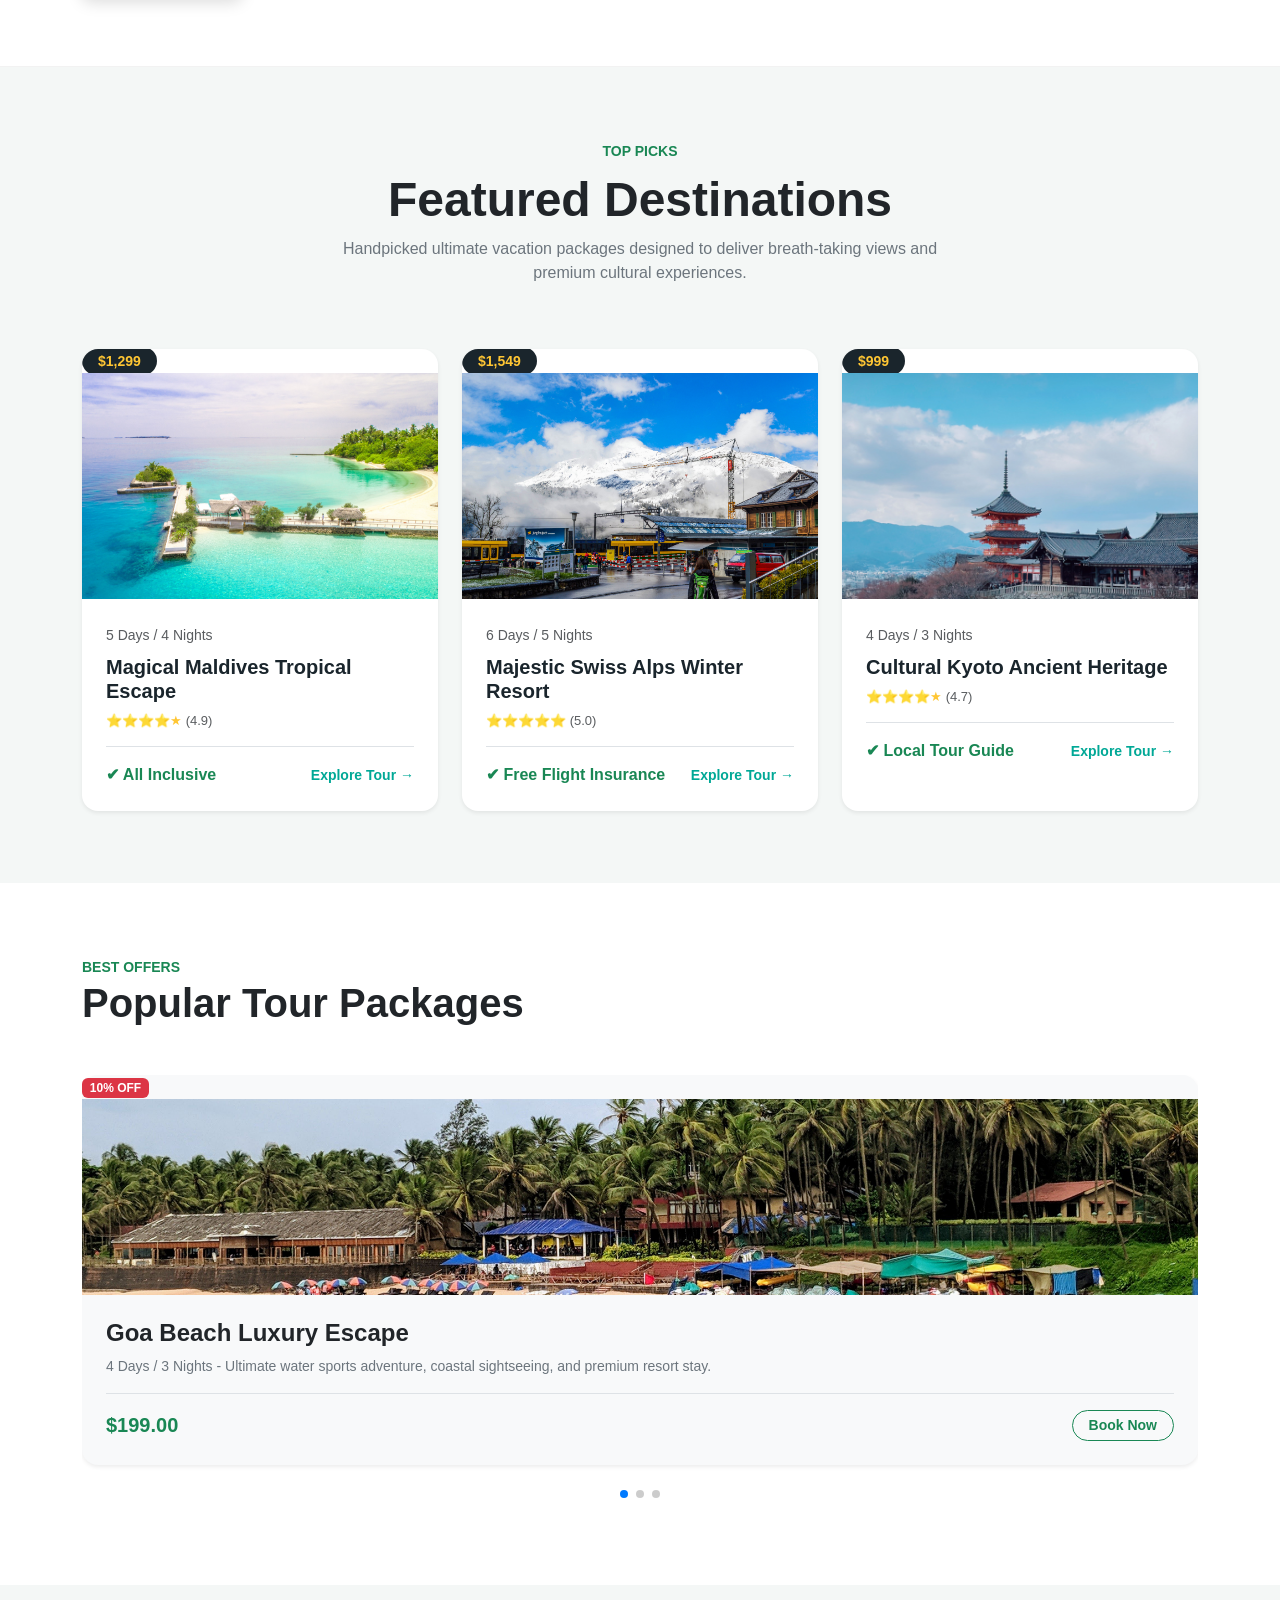
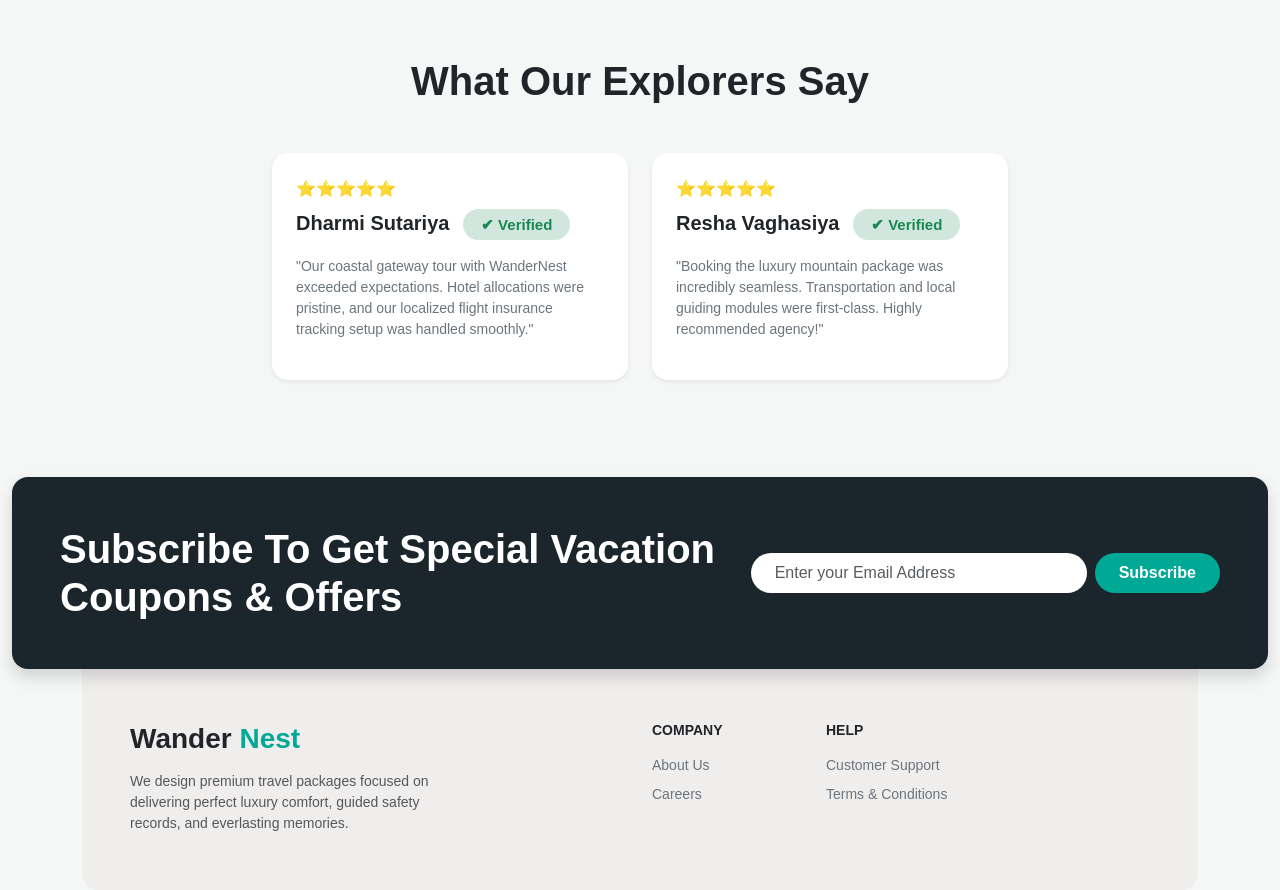
==== commit 69168f80: "feat: final responsive polish and bug fixes" ====
--- a/index.html
+++ b/index.html
@@ -18,6 +18,7 @@
         href="https://cdnjs.cloudflare.com/ajax/libs/animate.css/4.1.1/animate.min.css"
     />
     <link rel="stylesheet" href="./assets/css/style.css">
+    <link rel="stylesheet" href="./assets/css/responsive.css">
 </head>
 <body>
     <!-- Header -->
@@ -29,7 +30,7 @@
                 </a>
 
                 <!-- Fluid Harmburger Reponsive Toggle Mechinism Trigger Button -->
-                <button class="navbar-toggler border-0" type="button" data-bs-toggler="collapse" 
+                <button class="navbar-toggler border-0" type="button" data-bs-toggle="collapse" 
                     data-bs-target="#wandernest_global_nav" aria-controls="wandernest_global_nav"
                     aria-expanded="false" aria-label="Toggle navigation">
                     <span class="navbar-toggler-icon"></span>
--- a/assets/css/style.css
+++ b/assets/css/style.css
@@ -493,3 +493,20 @@
     background-position: center;
     background-repeat: no-repeat;
 }
+/* Contact */
+.contact_banner_section {
+    width: 100%;
+    height: 300px;
+    background-image: linear-gradient(rgba(0, 0, 0, 0.55), rgba(0, 0, 0, 0.55)), url('https://images.unsplash.com/photo-1423666639041-f56000c27a9a?q=80&w=1200&auto=format&fit=crop');
+    background-size: cover;
+    background-position: center;
+    background-repeat: no-repeat;
+}
+.calendar_icon {
+    width: 20px;
+    height: 20px;
+    object-fit: contain;
+    vertical-align: text-bottom;
+    margin-right: 6px;
+    display: inline-block;
+}
--- a/assets/css/responsive.css
+++ b/assets/css/responsive.css
@@ -0,0 +1,145 @@
+/* Responsive Breakpoints */
+/* TABLET (max-width: 991px */
+@media (max-width: 991px) {
+    .slider_title {
+        font-size: 40px;
+        line-height: 48px;
+    }
+    .sticky_booking_card {
+        position: static;
+    }
+    .newsletter_float_box {
+        position: relative;
+        top: 0;
+        left: 0;
+        right: 0;
+        padding: 32px 24px;
+        margin-bottom: 24px;
+    }
+    .footer_main_directory {
+        padding: 40px 24px;
+        border-radius: 20px;
+    }
+}
+/* Mobile Breakpoint (360px to 575px */
+@media (max-width: 575px) {
+    .single_slide {
+        height: 75vh;
+        padding: 0 16px;
+    }
+    .slider_title {
+        font-size: 28px;
+        line-height: 36px;
+    }
+    .slider_text {
+        font-size: 15px;
+        margin-bottom: 24px;
+    }
+    .about_img_wrapper img {
+        height: 320px;
+    }
+    .experience_floating_badge {
+        right: 12px;
+        left: auto;
+        bottom: -16px;
+        width: 135px;
+        padding: 10px;
+    }
+    .custom_timeline_container::after {
+        left: 20px;
+    }
+    .timeline_item {
+        width: 100%;
+        padding-left: 50px;
+        padding-right: 12px;
+    }
+    .left_node,
+    .right_node {
+        left: 0;
+    }
+    .timeline_item::after,
+    .right_node::after {
+        left: 12px;
+        right: auto;
+    }
+    .zoom_pan_container {
+        height: 280px;
+    }
+    .thumb_gallery_img {
+        height: 70px;
+    }
+}
+
+
+/* Responsive CSS */
+.masonry_gallery_grid {
+    column-count: 3;
+    column-gap: 20px;
+}
+@media (max-width: 991px) {
+    .masonry_gallery_grid {
+        column-count: 2;
+    }
+}
+
+@media (max-width: 575px) {
+    .masonry_gallery_grid {
+        column-count: 1;
+    }
+}
+.mosonry_item {
+    break-inside: avoid;
+    margin-bottom: 20px;
+    border-radius: 16px;
+    overflow: hidden;
+    position: relative;
+    box-shadow: 0 6px 18px rgba(0, 0, 0, 0.06);
+}
+.mosonry_item img {
+    width: 100%;
+    display: block;
+    object-fit: cover;
+    transition: transform 0.5s ease;
+}
+.mosonry_item:hover img {
+    transform: scale(1.06);
+}
+.gallery_hover_overlay {
+    position: absolute;
+    inset: 0;
+    background: linear-gradient(rgba(0, 168, 150, 0.72), rgba(26, 37, 44, 0.85));
+    display: flex;
+    flex-direction: column;
+    justify-content: center;
+    align-items: center;
+    opacity: 0;
+    transition: var(--transition-smooth);
+}
+.mosonry_item:hover .gallery_hover_overlay {
+    opacity: 1;
+}
+.zoom_circle_icon {
+    width: 50px;
+    height: 50px;
+    background-color: #ffffff;
+    color: var(--dark-slate-grey);
+    border-radius: 50%;
+    display: flex;
+    justify-content: center;
+    align-items: center;
+    box-shadow: 0 4px 12px rgba(0, 0, 0, 0.2);
+    transition: transform 0.3s ease;
+}
+.mosonry_item:hover .zoom_circle_icon {
+    transform: scale(1.1);
+}
+.video_tag_badge {
+    top: 14px;
+    left: 14px;
+    background-color: rgba(0, 0, 0 0.75);
+    color: var(--secondary-sunset-gold);
+    font-size: 12px;
+    font-weight: 700;
+    border-radius: 30px;
+    z-index: 5;
+}
